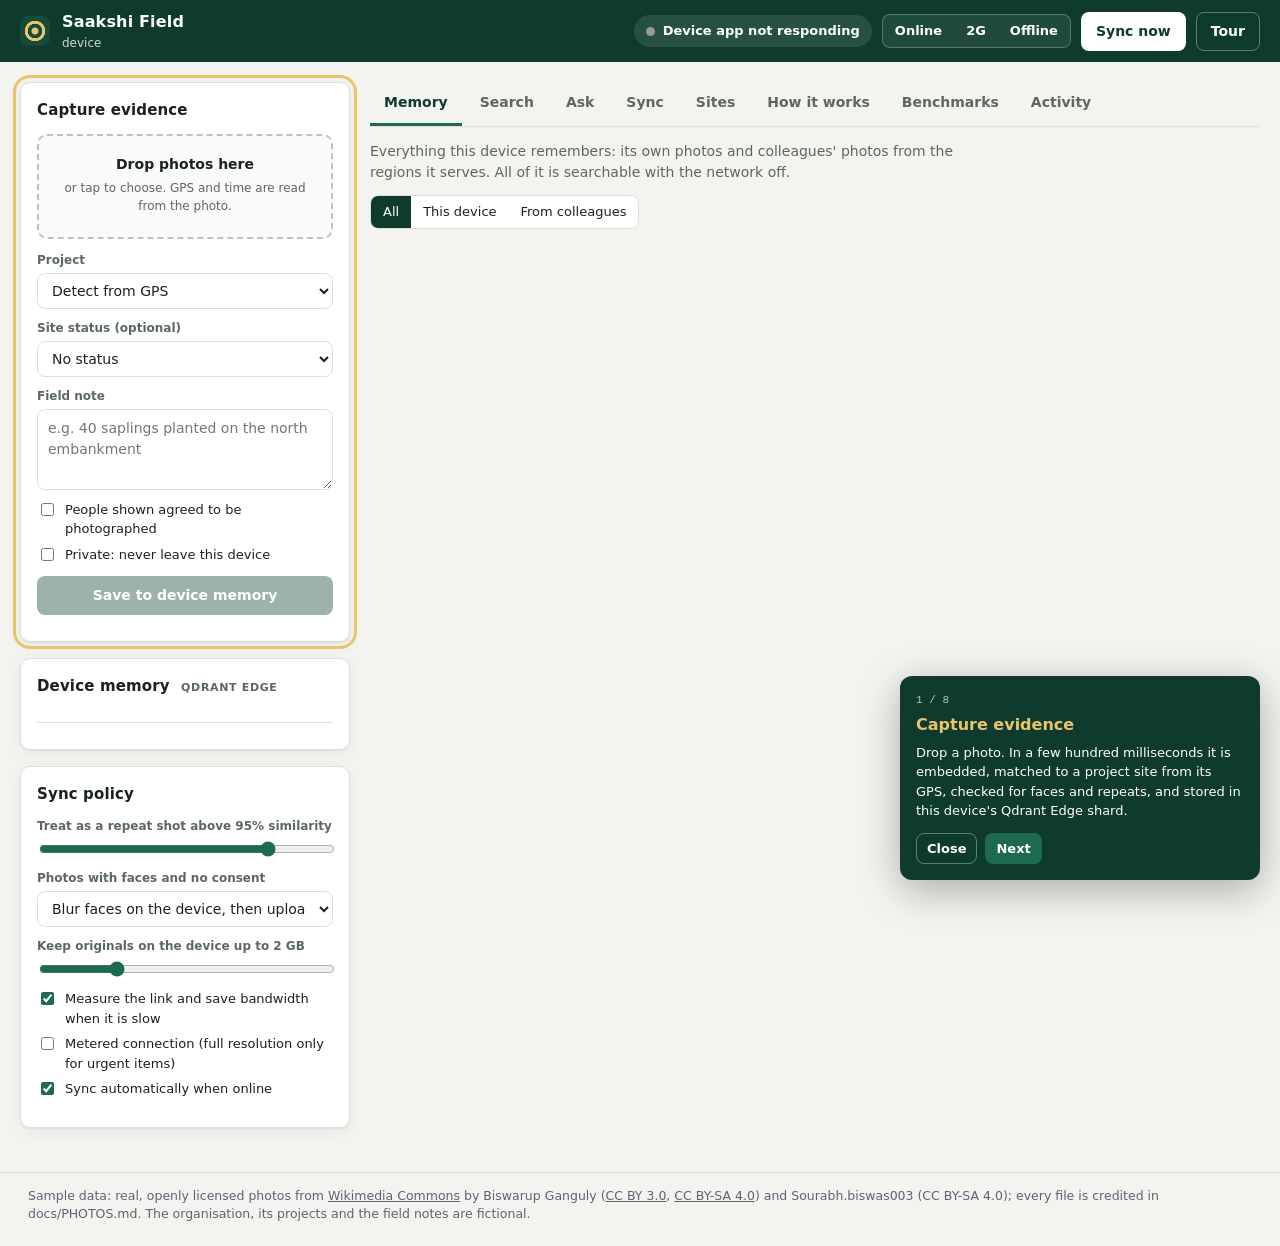
==== field/app/static/index.html @ cade2f11 "Field UI: offline web app with search options, Ask, sync reasons, sites, system view, tour and PWA" ====
<!doctype html>
<html lang="en">
<head>
<meta charset="utf-8">
<meta name="viewport" content="width=device-width, initial-scale=1">
<meta name="theme-color" content="#0E3B2E">
<title>Saakshi Field</title>
<link rel="icon" href="icon.svg" type="image/svg+xml">
<link rel="manifest" href="manifest.webmanifest">
<link rel="stylesheet" href="styles.css">
</head>
<body>
<a class="skip" href="#main">Skip to content</a>
<header class="topbar">
  <div class="brand">
    <span class="mark" aria-hidden="true"></span>
    <div>
      <div class="brand-name">Saakshi Field</div>
      <div class="brand-sub" id="device-name">device</div>
    </div>
  </div>
  <div class="top-actions">
    <div class="net" id="net-pill" title="Network status">
      <span class="dot"></span><span id="net-label">Checking…</span>
    </div>
    <div class="seg dark" id="net-mode" role="radiogroup" aria-label="Network">
      <button data-mode="online" role="radio" title="Normal network">Online</button>
      <button data-mode="slow" role="radio" title="Simulate a 2G link (about 24 KB/s)">2G</button>
      <button data-mode="offline" role="radio" title="Switch the network off">Offline</button>
    </div>
    <button class="btn light" id="sync-now" type="button">Sync now</button>
    <button class="btn ghost" id="tour-btn" type="button" title="A two-minute guided tour">Tour</button>
  </div>
</header>

<main class="layout" id="main">
  <aside class="side">
    <section class="card" id="capture">
      <h2>Capture evidence</h2>
      <label class="drop" id="drop" for="files">
        <input id="files" type="file" accept="image/*" multiple>
        <strong>Drop photos here</strong>
        <span>or tap to choose. GPS and time are read from the photo.</span>
        <span class="picked" id="picked"></span>
      </label>
      <div class="field">
        <label for="project">Project</label>
        <select id="project"><option value="">Detect from GPS</option></select>
      </div>
      <div class="field">
        <label for="status">Site status (optional)</label>
        <select id="status"><option value="">No status</option></select>
      </div>
      <div class="field">
        <label for="note">Field note</label>
        <textarea id="note" rows="3" placeholder="e.g. 40 saplings planted on the north embankment"></textarea>
      </div>
      <div class="checks">
        <label><input type="checkbox" id="consent"> People shown agreed to be photographed</label>
        <label><input type="checkbox" id="private"> Private: never leave this device</label>
      </div>
      <button class="btn primary wide" id="import" type="button" disabled>Save to device memory</button>
      <div class="import-result" id="import-result" aria-live="polite"></div>
    </section>

    <section class="card" id="memory-card">
      <h2>Device memory <span class="sub">Qdrant Edge</span></h2>
      <dl class="stats" id="stats"></dl>
      <div class="storage" id="storage"></div>
      <p class="model" id="model"></p>
    </section>

    <section class="card" id="policy-card">
      <h2>Sync policy</h2>
      <div class="field">
        <label for="dup">Treat as a repeat shot above <b id="dup-val">95%</b> similarity</label>
        <input type="range" id="dup" min="0.80" max="0.99" step="0.01" value="0.95">
      </div>
      <div class="field">
        <label for="privacy">Photos with faces and no consent</label>
        <select id="privacy">
          <option value="blur">Blur faces on the device, then upload</option>
          <option value="hold">Hold on the device until approved</option>
        </select>
      </div>
      <div class="field">
        <label for="budget">Keep originals on the device up to <b id="budget-val">2 GB</b></label>
        <input type="range" id="budget" min="0" max="8192" step="256" value="2048">
      </div>
      <div class="checks">
        <label><input type="checkbox" id="autobw" checked> Measure the link and save bandwidth when it is slow</label>
        <label><input type="checkbox" id="metered"> Metered connection (full resolution only for urgent items)</label>
        <label><input type="checkbox" id="autosync" checked> Sync automatically when online</label>
      </div>
    </section>
  </aside>

  <section class="main">
    <nav class="tabs" role="tablist" aria-label="Views">
      <button role="tab" data-tab="memory" class="active" aria-selected="true">Memory</button>
      <button role="tab" data-tab="search" aria-selected="false">Search</button>
      <button role="tab" data-tab="ask" aria-selected="false">Ask</button>
      <button role="tab" data-tab="outbox" aria-selected="false">Sync <span class="badge" id="b-outbox"></span></button>
      <button role="tab" data-tab="sites" aria-selected="false">Sites <span class="badge warn" id="b-conflicts"></span></button>
      <button role="tab" data-tab="system" aria-selected="false">How it works</button>
      <button role="tab" data-tab="bench" aria-selected="false">Benchmarks</button>
      <button role="tab" data-tab="activity" aria-selected="false">Activity</button>
    </nav>

    <!-- Memory -->
    <div class="panel" id="tab-memory">
      <div class="panel-head">
        <p class="hint">Everything this device remembers: its own photos and colleagues' photos from the regions it serves. All of it is searchable with the network off.</p>
        <div class="seg" id="mem-filter">
          <button data-f="all" class="on">All</button>
          <button data-f="local">This device</button>
          <button data-f="mirror">From colleagues</button>
        </div>
      </div>
      <div class="grid" id="memory-grid"></div>
    </div>

    <!-- Search -->
    <div class="panel" id="tab-search" hidden>
      <form class="searchbar" id="search-form">
        <input id="q" type="search" placeholder="Try: storm damage, mangroves by the river, boats at the ghat" autocomplete="off" aria-label="Search the device memory">
        <button class="btn primary" type="submit">Search</button>
      </form>
      <div class="opts" id="search-opts">
        <label>Recent first
          <select id="o-recency"><option value="">off</option><option value="6">6 h</option><option value="24">1 day</option><option value="168">1 week</option><option value="720">1 month</option></select>
        </label>
        <label>Near site
          <select id="o-near"><option value="">anywhere</option></select>
        </label>
        <label>Radius
          <select id="o-radius"><option value="0.5">0.5 km</option><option value="2" selected>2 km</option><option value="10">10 km</option><option value="50">50 km</option></select>
        </label>
        <label class="inline"><input type="checkbox" id="o-boost" checked> rank by distance (don't filter)</label>
        <label>Status
          <select id="o-status"><option value="">any</option></select>
        </label>
        <label>From
          <select id="o-source"><option value="all">everyone</option><option value="local">this device</option><option value="mirror">colleagues</option></select>
        </label>
        <label class="inline"><input type="checkbox" id="o-diverse"> varied results (MMR)</label>
        <label class="inline"><input type="checkbox" id="o-verified"> HQ-verified only</label>
      </div>
      <div class="plan" id="plan" hidden></div>
      <div class="grid" id="search-grid"></div>
    </div>

    <!-- Ask -->
    <div class="panel" id="tab-ask" hidden>
      <p class="hint">Ask in plain words. The answer is built on this device from its own memory (no internet), and every claim points to the photo behind it.</p>
      <div class="chips" id="ask-chips"></div>
      <form class="searchbar" id="ask-form">
        <input id="ask-q" type="text" placeholder="What is the latest at the plantation strip?" autocomplete="off" aria-label="Ask a question">
        <button class="btn primary" type="submit">Ask</button>
      </form>
      <div class="chat" id="chat" aria-live="polite"></div>
    </div>

    <!-- Sync -->
    <div class="panel" id="tab-outbox" hidden>
      <div class="sync-summary" id="sync-summary"></div>
      <div class="two">
        <div class="card flat">
          <h3>Regions this device serves</h3>
          <p class="hint small">Only these regions are mirrored on the device. Fewer regions: smaller downloads and less storage.</p>
          <div id="regions" class="checks"></div>
          <button class="btn small primary" id="regions-save" type="button">Save regions</button>
        </div>
        <div class="card flat">
          <h3>How the device pulls</h3>
          <ol class="howpull">
            <li><b>First time:</b> the whole region, once (a snapshot of its shard).</li>
            <li><b>A few changes:</b> only the new or changed photos, a few KB each.</li>
            <li><b>Many changes:</b> only the parts of the region that changed (a partial snapshot).</li>
            <li><b>Nothing new:</b> nothing is downloaded.</li>
            <li><b>Every 15 min on a good link:</b> a check that also removes photos deleted elsewhere.</li>
          </ol>
          <div id="last-pull" class="mono small"></div>
        </div>
      </div>
      <div class="table-wrap">
        <table class="table" id="outbox-table">
          <thead><tr><th>Item</th><th>Decision</th><th>Priority</th><th>Copy</th><th>Status</th><th>Why</th></tr></thead>
          <tbody></tbody>
        </table>
      </div>
    </div>

    <!-- Sites -->
    <div class="panel" id="tab-sites" hidden>
      <p class="hint">Every site this device knows about, with its latest reported status. Open a site to see its full history: photos, status reports, conflicts and HQ checks.</p>
      <div id="conflict-list" class="stack"></div>
      <div class="sites" id="sites"></div>
      <div class="timeline-wrap" id="timeline" hidden></div>
    </div>

    <!-- How it works -->
    <div class="panel" id="tab-system" hidden>
      <p class="hint">A live view of this device and the system it belongs to. The numbers update every few seconds.</p>
      <div class="sysmap" id="sysmap"></div>
      <div class="explain">
        <div><h3>1 · Capture and remember</h3><p>A photo becomes a point in the device's own Qdrant Edge shard: a 512-d CLIP vector for the picture, a BM25 sparse vector for the note, and a payload with GPS, time, site and status. Faces are found and the sync policy decides, on the device, what may leave it.</p></div>
        <div><h3>2 · Search without a network</h3><p>Every search runs in process on the device: dense + keyword search fused with RRF, recency and distance re-scoring with Qdrant formulas, geo and payload filters, MMR for variety. The HNSW index is built in the background when the device is idle.</p></div>
        <div><h3>3 · Sync what matters first</h3><p>Vectors travel first (a few KB), photos after, most urgent first. On a slow link routine photos wait or go compressed. Repeat shots are linked, not re-uploaded.</p></div>
        <div><h3>4 · Share by region</h3><p>The server keeps one shard per project region. A device mirrors only its regions: a snapshot the first time, then only what changed. Cloud results (Cloudinary AI checks) flow back the same way.</p></div>
      </div>
    </div>

    <!-- Benchmarks -->
    <div class="panel" id="tab-bench" hidden>
      <div class="panel-head">
        <p class="hint">Measured numbers from <span class="mono">bench/</span>, and a live test you can run on this device now.</p>
        <button class="btn primary" id="live-bench" type="button">Run live test on this device</button>
      </div>
      <div class="live" id="live-result" hidden></div>
      <div class="headlines" id="headlines"></div>
      <div class="charts" id="charts"></div>
      <p class="hint small" id="bench-meta"></p>
    </div>

    <!-- Activity -->
    <div class="panel" id="tab-activity" hidden>
      <ol class="log" id="log"></ol>
    </div>
  </section>
</main>
<footer class="credits" role="contentinfo">Sample data: real, openly licensed photos from <a href="https://commons.wikimedia.org/" target="_blank" rel="noopener">Wikimedia Commons</a> by Biswarup Ganguly (<a href="https://creativecommons.org/licenses/by/3.0" target="_blank" rel="noopener">CC BY 3.0</a>, <a href="https://creativecommons.org/licenses/by-sa/4.0" target="_blank" rel="noopener">CC BY-SA 4.0</a>) and Sourabh.biswas003 (CC BY-SA 4.0); every file is credited in docs/PHOTOS.md. The organisation, its projects and the field notes are fictional.</footer>

<div class="drawer" id="drawer" hidden>
  <div class="drawer-bg" data-close></div>
  <aside class="drawer-body" role="dialog" aria-modal="true" aria-labelledby="d-title">
    <button class="close" data-close aria-label="Close">×</button>
    <div id="drawer-content"></div>
  </aside>
</div>

<div class="tour" id="tour" hidden>
  <div class="tour-card" role="dialog" aria-live="polite">
    <div class="tour-step" id="tour-step"></div>
    <h3 id="tour-title"></h3>
    <p id="tour-text"></p>
    <div class="row">
      <button class="btn small ghost" id="tour-skip" type="button">Close</button>
      <button class="btn small primary" id="tour-next" type="button">Next</button>
    </div>
  </div>
</div>

<div class="toast" id="toast" role="status" hidden></div>
<script src="app.js"></script>
</body>
</html>
---- field/app/static/styles.css ----
/* Saakshi Field: device UI. System fonts only: this page must work with no internet. */
:root {
  --bg: #F3F4F0;
  --panel: #FFFFFF;
  --ink: #18221E;
  --muted: #5B6862;
  --line: #DCE1DC;
  --brand: #0E3B2E;
  --brand-2: #1E6A50;
  --gold: #E9C46A;
  --ok: #1E7A4C;
  --ok-soft: #E3F1E8;
  --warn: #9A6A12;
  --warn-soft: #FBF0D9;
  --bad: #A83232;
  --bad-soft: #F8E2E0;
  --info: #2C5A93;
  --info-soft: #E3ECF7;
  --radius: 10px;
  --shadow: 0 1px 2px rgba(20, 30, 25, 0.06), 0 4px 14px rgba(20, 30, 25, 0.05);
  --sans: system-ui, -apple-system, "Segoe UI", Roboto, "Noto Sans", Ubuntu, sans-serif;
  --mono: ui-monospace, "SFMono-Regular", Menlo, Consolas, "Liberation Mono", monospace;
}
* { box-sizing: border-box; }
html, body { margin: 0; }
body { background: var(--bg); color: var(--ink); font: 14px/1.5 var(--sans); }
button, input, select, textarea { font: inherit; color: inherit; }
[hidden] { display: none !important; }
h2 { font-size: 15px; margin: 0 0 12px; letter-spacing: 0.01em; }

/* Top bar */
.topbar {
  position: sticky; top: 0; z-index: 20;
  display: flex; align-items: center; justify-content: space-between; gap: 16px; flex-wrap: wrap;
  padding: 10px 20px; background: var(--brand); color: #fff;
}
.brand { display: flex; align-items: center; gap: 12px; }
.mark { width: 30px; height: 30px; border-radius: 8px; background: radial-gradient(circle at 50% 50%, var(--gold) 0 3px, transparent 4px), radial-gradient(circle at 50% 50%, transparent 0 7px, var(--gold) 7.5px 10px, transparent 10.5px), #154b3b; }
.brand-name { font-weight: 700; font-size: 16px; letter-spacing: 0.01em; }
.brand-sub { font-size: 12px; opacity: 0.8; }
.top-actions { display: flex; align-items: center; gap: 10px; flex-wrap: wrap; }
.net { display: inline-flex; align-items: center; gap: 8px; padding: 6px 12px; border-radius: 999px; background: rgba(255,255,255,0.1); font-size: 13px; font-weight: 600; }
.net .dot { width: 9px; height: 9px; border-radius: 50%; background: #999; }
.net.online .dot { background: #54D38A; box-shadow: 0 0 0 3px rgba(84, 211, 138, 0.25); }
.net.offline { background: #6E2323; }
.net.offline .dot { background: #FF8A7A; }

/* Buttons */
.btn { border: 1px solid transparent; border-radius: 8px; padding: 8px 14px; cursor: pointer; font-weight: 600; background: #E8ECE8; }
.btn:focus-visible, .tabs button:focus-visible, .seg button:focus-visible { outline: 2px solid var(--gold); outline-offset: 2px; }
.btn.primary { background: var(--brand-2); color: #fff; }
.btn.primary:hover { background: #185a44; }
.btn.primary:disabled { background: #9DB3AA; cursor: not-allowed; }
.btn.light { background: #fff; color: var(--brand); }
.btn.ghost { background: transparent; color: #fff; border-color: rgba(255,255,255,0.35); }
.btn.ghost:hover { background: rgba(255,255,255,0.08); }
.btn.small { padding: 5px 10px; font-size: 13px; }
.btn.danger { background: var(--bad-soft); color: var(--bad); }
.btn.wide { width: 100%; }

/* Layout */
.layout { display: grid; grid-template-columns: 330px 1fr; gap: 20px; padding: 20px; max-width: 1500px; margin: 0 auto; }
@media (max-width: 900px) { .layout { grid-template-columns: 1fr; padding: 14px; } }
.side { display: flex; flex-direction: column; gap: 16px; }
.card { background: var(--panel); border: 1px solid var(--line); border-radius: var(--radius); padding: 16px; box-shadow: var(--shadow); }
.field { display: flex; flex-direction: column; gap: 4px; margin-bottom: 10px; }
.field label { font-size: 12px; color: var(--muted); font-weight: 600; }
select, textarea, input[type=search], input[type=text] { border: 1px solid var(--line); border-radius: 8px; padding: 8px 10px; background: #fff; width: 100%; }
textarea { resize: vertical; }
.checks { display: flex; flex-direction: column; gap: 6px; margin: 4px 0 12px; font-size: 13px; }
.checks label { display: flex; gap: 8px; align-items: flex-start; }
.checks input { margin-top: 3px; accent-color: var(--brand-2); }
input[type=range] { width: 100%; accent-color: var(--brand-2); }

.drop { display: flex; flex-direction: column; gap: 4px; align-items: center; text-align: center; border: 2px dashed #B9C6BF; border-radius: 10px; padding: 18px 12px; margin-bottom: 12px; cursor: pointer; background: #FAFBF8; }
.drop.over { border-color: var(--brand-2); background: #EEF5F0; }
.drop input { display: none; }
.drop span { font-size: 12px; color: var(--muted); }
.drop .picked { color: var(--brand-2); font-weight: 600; }
.import-result { margin-top: 10px; display: flex; flex-direction: column; gap: 6px; }
.import-result .r { font-size: 12px; padding: 8px 10px; border-radius: 8px; background: #F4F6F3; border-left: 3px solid var(--brand-2); }
.import-result .r.bad { border-color: var(--bad); }

.stats { display: grid; grid-template-columns: 1fr auto; gap: 6px 12px; margin: 0; font-size: 13px; }
.stats dt { color: var(--muted); }
.stats dd { margin: 0; font-weight: 700; font-variant-numeric: tabular-nums; text-align: right; }
.model { font-size: 12px; color: var(--muted); margin: 12px 0 0; padding-top: 10px; border-top: 1px solid var(--line); }

/* Tabs */
.main { min-width: 0; }
.tabs { display: flex; gap: 4px; border-bottom: 1px solid var(--line); margin-bottom: 14px; overflow-x: auto; }
.tabs button { border: 0; background: none; padding: 10px 14px; cursor: pointer; font-weight: 600; color: var(--muted); border-bottom: 3px solid transparent; white-space: nowrap; }
.tabs button.active { color: var(--brand); border-bottom-color: var(--brand-2); }
.tabs.more { -webkit-mask-image: linear-gradient(to right, #000 calc(100% - 48px), transparent); mask-image: linear-gradient(to right, #000 calc(100% - 48px), transparent); }
.badge { display: inline-block; min-width: 18px; padding: 0 6px; border-radius: 999px; background: var(--info-soft); color: var(--info); font-size: 11px; line-height: 18px; text-align: center; }
.badge:empty { display: none; }
.badge.warn { background: var(--bad); color: #fff; }
.panel-head { display: flex; justify-content: space-between; align-items: center; gap: 12px; flex-wrap: wrap; margin-bottom: 12px; }
.hint { color: var(--muted); margin: 0 0 12px; max-width: 70ch; }
.panel-head .hint { margin: 0; }
.seg { display: inline-flex; border: 1px solid var(--line); border-radius: 8px; overflow: hidden; background: #fff; }
.seg button { border: 0; background: none; padding: 6px 12px; cursor: pointer; font-size: 13px; }
.seg button.on { background: var(--brand); color: #fff; }

/* Evidence cards */
.grid { display: grid; grid-template-columns: repeat(auto-fill, minmax(220px, 1fr)); gap: 14px; }
.ev { background: var(--panel); border: 1px solid var(--line); border-radius: var(--radius); overflow: hidden; cursor: pointer; display: flex; flex-direction: column; box-shadow: var(--shadow); transition: transform .12s ease; }
.ev:hover { transform: translateY(-2px); }
.ev:focus-visible { outline: 2px solid var(--brand-2); outline-offset: 2px; }
.ev .img { aspect-ratio: 4 / 3; background: #DDE3DE center / cover no-repeat; position: relative; }
.ev .img .noimg { position: absolute; inset: 0; display: grid; place-items: center; color: var(--muted); font-size: 12px; }
.ev .src { position: absolute; left: 8px; top: 8px; }
.ev .verdict { position: absolute; left: 8px; bottom: 8px; }
.ev .body { padding: 10px 12px 12px; display: flex; flex-direction: column; gap: 6px; }
.ev .title { font-weight: 600; font-size: 13px; overflow: hidden; text-overflow: ellipsis; white-space: nowrap; }
.ev .meta { font-size: 12px; color: var(--muted); }
.ev .why { font-size: 12px; color: var(--ink); background: #F4F6F3; border-radius: 6px; padding: 6px 8px; }
.pill { display: inline-flex; align-items: center; gap: 4px; padding: 2px 8px; border-radius: 999px; font-size: 11px; font-weight: 700; letter-spacing: 0.01em; white-space: nowrap; }
.pill.synced { background: var(--ok-soft); color: var(--ok); }
.pill.queued { background: var(--info-soft); color: var(--info); }
.pill.held, .pill.local_only { background: var(--warn-soft); color: var(--warn); }
.pill.skipped_duplicate { background: #ECEBF5; color: #4A4787; }
.pill.src-local { background: rgba(14,59,46,0.85); color: #fff; }
.pill.src-mirror { background: rgba(44,90,147,0.9); color: #fff; }
.pill.lvl-verified { background: #1E7A4C; color: #fff; }
.pill.lvl-review { background: #C58B1B; color: #fff; }
.pill.lvl-flagged { background: var(--bad); color: #fff; }
.tags { display: flex; flex-wrap: wrap; gap: 4px; }
.tag { font-size: 11px; background: #EEF1EE; color: #3C4A43; border-radius: 4px; padding: 1px 6px; }
.tag.ai { background: #E8EEF8; color: #2C5A93; }
.empty { grid-column: 1 / -1; padding: 40px 20px; text-align: center; color: var(--muted); border: 1px dashed var(--line); border-radius: var(--radius); background: #FAFBF8; }

/* Search */
.searchbar { display: flex; gap: 8px; margin-bottom: 8px; }
.searchbar input { font-size: 16px; padding: 10px 12px; }
.latency { font-family: var(--mono); font-size: 12px; color: var(--muted); margin: 0 0 12px; min-height: 18px; }
.latency b { color: var(--brand-2); }

/* Tables */
.table-wrap { overflow-x: auto; background: var(--panel); border: 1px solid var(--line); border-radius: var(--radius); }
.table { width: 100%; border-collapse: collapse; font-size: 13px; min-width: 680px; }
.table th { text-align: left; font-size: 11px; text-transform: uppercase; letter-spacing: 0.06em; color: var(--muted); padding: 10px 12px; border-bottom: 1px solid var(--line); background: #FAFBF8; }
.table td { padding: 10px 12px; border-bottom: 1px solid var(--line); vertical-align: top; }
.table tr:last-child td { border-bottom: 0; }
.prio { display: inline-block; width: 70px; height: 6px; background: #E6EAE6; border-radius: 3px; vertical-align: middle; margin-right: 6px; overflow: hidden; }
.prio i { display: block; height: 100%; background: linear-gradient(90deg, #5B9E7E, #C0392B); }
.mono { font-family: var(--mono); font-size: 12px; }
.sync-summary { display: grid; grid-template-columns: repeat(auto-fit, minmax(170px, 1fr)); gap: 10px; margin-bottom: 14px; }
.sum { background: var(--panel); border: 1px solid var(--line); border-radius: var(--radius); padding: 12px; }
.sum .k { font-size: 11px; text-transform: uppercase; letter-spacing: 0.06em; color: var(--muted); }
.sum .v { font-size: 18px; font-weight: 700; font-variant-numeric: tabular-nums; }
.sum .s { font-size: 12px; color: var(--muted); }

/* Conflicts */
.stack { display: flex; flex-direction: column; gap: 12px; }
.conflict { background: var(--panel); border: 1px solid var(--line); border-left: 4px solid var(--bad); border-radius: var(--radius); padding: 14px; }
.conflict.resolved { border-left-color: var(--ok); opacity: 0.8; }
.claims { display: grid; grid-template-columns: 1fr 1fr; gap: 10px; margin: 10px 0; }
@media (max-width: 600px) { .claims { grid-template-columns: 1fr; } }
.claim { background: #F7F8F5; border-radius: 8px; padding: 10px; }
.claim .who { font-size: 12px; color: var(--muted); }
.claim .st { font-size: 16px; font-weight: 700; text-transform: capitalize; }
.row { display: flex; gap: 8px; flex-wrap: wrap; align-items: center; }

/* Activity */
.log { list-style: none; margin: 0; padding: 0; background: var(--panel); border: 1px solid var(--line); border-radius: var(--radius); }
.log li { display: grid; grid-template-columns: 80px 90px 1fr; gap: 10px; padding: 8px 12px; border-bottom: 1px solid var(--line); font-size: 13px; }
.log li:last-child { border-bottom: 0; }
.log .t { font-family: var(--mono); font-size: 12px; color: var(--muted); }
.log .k { font-size: 11px; font-weight: 700; text-transform: uppercase; letter-spacing: 0.05em; color: var(--brand-2); }
.log li.warn .k { color: var(--warn); }
.log li.error .k { color: var(--bad); }

/* Drawer */
.drawer { position: fixed; inset: 0; z-index: 40; }
.drawer-bg { position: absolute; inset: 0; background: rgba(10, 20, 15, 0.45); }
.drawer-body { position: absolute; right: 0; top: 0; bottom: 0; width: min(560px, 100%); background: var(--panel); overflow-y: auto; padding: 20px; box-shadow: -8px 0 30px rgba(0,0,0,0.2); }
.close { position: absolute; right: 12px; top: 8px; border: 0; background: none; font-size: 28px; cursor: pointer; color: var(--muted); }
.drawer img { width: 100%; border-radius: 8px; background: #DDE3DE; }
.kv { display: grid; grid-template-columns: 130px 1fr; gap: 6px 12px; font-size: 13px; margin: 12px 0; }
.kv dt { color: var(--muted); }
.kv dd { margin: 0; overflow-wrap: anywhere; }
.reasons { margin: 8px 0; padding-left: 18px; }
.box { background: #F6F8F5; border-radius: 8px; padding: 12px; margin: 12px 0; }
.box h3 { margin: 0 0 8px; font-size: 13px; }
.hq { border: 1px solid #CFE2D6; background: #F1F8F3; }

.toast { position: fixed; bottom: 20px; left: 50%; transform: translateX(-50%); background: var(--ink); color: #fff; padding: 10px 16px; border-radius: 8px; z-index: 60; box-shadow: var(--shadow); max-width: 90vw; }
@media (prefers-reduced-motion: reduce) { * { transition: none !important; } }

/* ---------------------------------------------------------------- v2 additions */
.skip { position: absolute; left: -999px; top: 0; background: #fff; padding: 8px; z-index: 100; }
.skip:focus { left: 8px; }
.small { font-size: 12px; }
.muted { color: var(--muted); }
.ok { color: var(--ok); font-weight: 700; }
.row.between { justify-content: space-between; }
h2 .sub { font-size: 11px; font-weight: 600; color: var(--muted); margin-left: 6px; text-transform: uppercase; letter-spacing: .06em; }
h3 { font-size: 14px; margin: 0 0 8px; }

.seg.dark { background: rgba(255,255,255,0.08); border-color: rgba(255,255,255,0.25); }
.seg.dark button { color: #fff; font-weight: 600; }
.seg.dark button.on { background: var(--gold); color: var(--brand); }
.net.slow { background: #6B5212; }
.net.slow .dot { background: var(--gold); box-shadow: 0 0 0 3px rgba(233,196,106,0.3); }

.storage { margin-top: 12px; }
.storage .bar { height: 8px; background: #E6EAE6; border-radius: 4px; overflow: hidden; margin-bottom: 4px; }
.storage .bar i { display: block; height: 100%; background: linear-gradient(90deg, var(--brand-2), var(--gold)); }

/* search options + plan */
.opts { display: flex; flex-wrap: wrap; gap: 8px 14px; align-items: center; background: var(--panel); border: 1px solid var(--line); border-radius: var(--radius); padding: 10px 12px; margin-bottom: 10px; font-size: 12px; color: var(--muted); }
.opts label { display: inline-flex; align-items: center; gap: 6px; font-weight: 600; }
.opts select { width: auto; padding: 4px 6px; font-size: 12px; }
.opts .inline input { accent-color: var(--brand-2); }
.plan { background: #0F1F19; color: #D8E6DF; border-radius: var(--radius); padding: 10px 14px; margin-bottom: 12px; font-size: 12px; }
.plan-head { font-family: var(--mono); }
.plan-head b { color: var(--gold); font-size: 14px; }
.plan .ok { color: #7EE0A6; }
.plan .steps { margin: 6px 0 0; padding-left: 18px; }
.plan .steps li { margin: 2px 0; }
.whyhit { font-size: 11px; color: var(--info); background: var(--info-soft); border-radius: 6px; padding: 4px 6px; }

/* ask */
.chips { display: flex; flex-wrap: wrap; gap: 6px; margin-bottom: 10px; }
.chip { border: 1px solid var(--line); background: #fff; border-radius: 999px; padding: 5px 12px; cursor: pointer; font-size: 13px; }
.chip:hover { border-color: var(--brand-2); color: var(--brand-2); }
.chat { display: flex; flex-direction: column; gap: 12px; }
.qa { background: var(--panel); border: 1px solid var(--line); border-radius: var(--radius); overflow: hidden; }
.qa .q { background: var(--brand); color: #fff; padding: 10px 14px; font-weight: 600; }
.qa .a { padding: 12px 14px; }
.qa .cite { color: var(--brand-2); font-weight: 700; text-decoration: none; }
.qa .cites { margin: 10px 0 6px; padding-left: 0; list-style: none; font-size: 13px; border-top: 1px solid var(--line); padding-top: 8px; }
.qa .cites li { margin: 3px 0; }
.qa .meta { font-size: 11px; color: var(--muted); margin-top: 6px; }

/* sync tab */
.two { display: grid; grid-template-columns: 1fr 1fr; gap: 12px; margin-bottom: 14px; }
@media (max-width: 900px) { .two { grid-template-columns: 1fr; } }
.card.flat { box-shadow: none; }
.hint.small { font-size: 12px; }
.howpull { margin: 0 0 10px; padding-left: 18px; font-size: 13px; }
.howpull li { margin: 3px 0; }

/* sites */
.sites { display: grid; grid-template-columns: repeat(auto-fill, minmax(200px, 1fr)); gap: 10px; margin: 12px 0; }
.site { text-align: left; background: var(--panel); border: 1px solid var(--line); border-radius: var(--radius); padding: 12px; cursor: pointer; display: flex; flex-direction: column; gap: 4px; }
.site:hover { border-color: var(--brand-2); }
.site.has-conflict { border-left: 4px solid var(--bad); }
.site .name { font-weight: 700; }
.site .st { font-weight: 700; font-size: 15px; }
.st-damaged, .st-needs_attention { color: var(--bad); }
.st-completed { color: var(--ok); }
.st-in_progress { color: var(--info); }
.timeline-wrap { background: var(--panel); border: 1px solid var(--line); border-radius: var(--radius); padding: 14px; }
.timeline { list-style: none; margin: 0; padding: 0 0 0 14px; border-left: 2px solid var(--line); }
.timeline li { position: relative; display: grid; grid-template-columns: 130px 1fr; gap: 10px; padding: 8px 0; }
.timeline li::before { content: ""; position: absolute; left: -21px; top: 13px; width: 12px; height: 12px; border-radius: 50%; background: var(--brand-2); border: 2px solid #fff; }
.timeline li.t-conflict::before { background: var(--bad); }
.timeline li.t-decision::before { background: var(--gold); }
.timeline .what { display: flex; gap: 10px; align-items: flex-start; }
.timeline img { width: 72px; height: 54px; object-fit: cover; border-radius: 6px; background: #DDE3DE; }

/* system map */
.sysmap { display: grid; grid-template-columns: 1.3fr 0.7fr 1fr; gap: 14px; align-items: stretch; margin-bottom: 16px; }
@media (max-width: 1000px) { .sysmap { grid-template-columns: 1fr; } }
.node { background: var(--panel); border: 1px solid var(--line); border-radius: 12px; padding: 14px; box-shadow: var(--shadow); display: flex; flex-direction: column; gap: 10px; }
.node-h { font-weight: 800; font-size: 13px; text-transform: uppercase; letter-spacing: .06em; color: var(--brand); }
.node-h.second { margin-top: 12px; }
.node .big { font-size: 26px; font-weight: 800; color: var(--brand); }
.shards { display: grid; grid-template-columns: repeat(auto-fill, minmax(140px, 1fr)); gap: 8px; }
.shard { border-radius: 10px; padding: 10px; background: #EAF4EF; border: 1px solid #CFE3D8; }
.shard.mirror { background: #E9EFF8; border-color: #CAD8EC; }
.shard.empty { opacity: .7; }
.shard .k { font-size: 11px; font-weight: 700; color: var(--muted); text-transform: uppercase; letter-spacing: .05em; }
.shard .n { font-size: 24px; font-weight: 800; font-variant-numeric: tabular-nums; }
.shard .s { font-size: 11px; color: var(--muted); }
.tag.on { background: var(--brand-2); color: #fff; }
.link { display: flex; flex-direction: column; justify-content: center; align-items: center; gap: 8px; text-align: center; font-size: 12px; }
.link .wire { width: 100%; height: 6px; border-radius: 3px; background: #D5DBD6; overflow: hidden; position: relative; }
.link .wire span { position: absolute; inset: 0; width: 40%; background: var(--brand-2); border-radius: 3px; animation: flow 1.6s linear infinite; }
.link.slow .wire span { background: var(--gold); animation-duration: 5s; }
.link.down .wire span { display: none; }
.link.down .wire { background: repeating-linear-gradient(90deg, #E3B2AD 0 8px, transparent 8px 14px); }
.link .linkstate { font-weight: 800; text-transform: uppercase; letter-spacing: .08em; font-size: 11px; color: var(--muted); }
@keyframes flow { from { transform: translateX(-100%); } to { transform: translateX(250%); } }
.explain { display: grid; grid-template-columns: repeat(auto-fit, minmax(230px, 1fr)); gap: 12px; }
.explain > div { background: var(--panel); border: 1px solid var(--line); border-radius: var(--radius); padding: 14px; }
.explain p { margin: 0; font-size: 13px; color: #33413A; }

/* benchmarks */
.headlines { display: grid; grid-template-columns: repeat(auto-fit, minmax(210px, 1fr)); gap: 10px; margin-bottom: 16px; }
.headline { background: var(--panel); border: 1px solid var(--line); border-top: 4px solid var(--brand-2); border-radius: var(--radius); padding: 12px 14px; }
.headline .v { font-size: 26px; font-weight: 800; color: var(--brand); font-variant-numeric: tabular-nums; }
.headline .k { font-weight: 700; font-size: 13px; }
.headline .s { font-size: 12px; color: var(--muted); margin-top: 4px; }
.charts { display: flex; flex-direction: column; gap: 16px; }
.charts figure { margin: 0; background: var(--panel); border: 1px solid var(--line); border-radius: var(--radius); padding: 14px; }
.charts figcaption { font-weight: 700; margin-bottom: 8px; }
.charts .seg { margin-bottom: 8px; flex-wrap: wrap; }
svg.chart { width: 100%; height: auto; max-height: 320px; }
svg.chart .axis { stroke: #9AA59F; }
svg.chart .grid { stroke: #EEF1EE; }
svg.chart .lab { font-size: 11px; fill: #33413A; text-anchor: middle; }
svg.chart .val { font-size: 10px; fill: #33413A; text-anchor: middle; }
svg.chart .tick, svg.chart .unit { font-size: 10px; fill: #6B7770; }
.legend { display: flex; flex-wrap: wrap; gap: 12px; font-size: 12px; margin-top: 4px; }
.legend i { display: inline-block; width: 10px; height: 10px; border-radius: 2px; margin-right: 5px; vertical-align: -1px; }
.table.compact { min-width: 0; font-size: 12px; margin-top: 10px; }
.table.compact td, .table.compact th { padding: 6px 8px; }
.live { background: #0F1F19; color: #fff; border-radius: var(--radius); padding: 14px; margin-bottom: 14px; }
.live-grid { display: grid; grid-template-columns: repeat(auto-fit, minmax(200px, 1fr)); gap: 12px; }
.live .k { font-size: 11px; text-transform: uppercase; letter-spacing: .06em; opacity: .75; }
.live .v { font-size: 28px; font-weight: 800; color: var(--gold); }
.live .s { font-size: 12px; opacity: .85; }

/* drawer additions */
.small-grid { grid-template-columns: repeat(auto-fill, minmax(150px, 1fr)); }
.btn.nope { margin-top: 4px; align-self: flex-start; }

/* tour */
.tour { position: fixed; right: 20px; bottom: 20px; z-index: 70; max-width: 360px; }
.tour-card { background: var(--brand); color: #fff; border-radius: 12px; padding: 16px; box-shadow: 0 10px 40px rgba(0,0,0,0.3); }
.tour-card h3 { font-size: 16px; margin: 4px 0 6px; color: var(--gold); }
.tour-card p { margin: 0 0 12px; font-size: 13px; }
.tour-step { font-size: 11px; opacity: .7; font-family: var(--mono); }
.tour-hi { outline: 3px solid var(--gold) !important; outline-offset: 4px; border-radius: 10px; }

@media (max-width: 640px) {
  .topbar { padding: 8px 12px; gap: 8px; }
  .top-actions { gap: 6px; }
  .top-actions .btn { padding: 6px 10px; }
  #tour-btn { display: none; }
  .brand-sub { display: none; }
  .tour { left: 12px; right: 12px; bottom: 12px; max-width: none; }
}
@media (max-width: 900px) {
  /* phones: capture first, then the views, then memory stats and settings */
  .layout { display: flex; flex-direction: column; }
  .side { display: contents; }
  #capture { order: 1; }
  .main { order: 2; }
  #memory-card { order: 3; }
  #policy-card { order: 4; }
}

.credits { color: #5b6470; font-size: 12.5px; line-height: 1.5; padding: 14px 28px 22px; border-top: 1px solid rgba(127,127,127,.25); margin-top: 24px; }
.credits a { color: inherit; text-decoration: underline; }
@media (max-width: 700px) { .credits { padding: 12px 16px 18px; } }
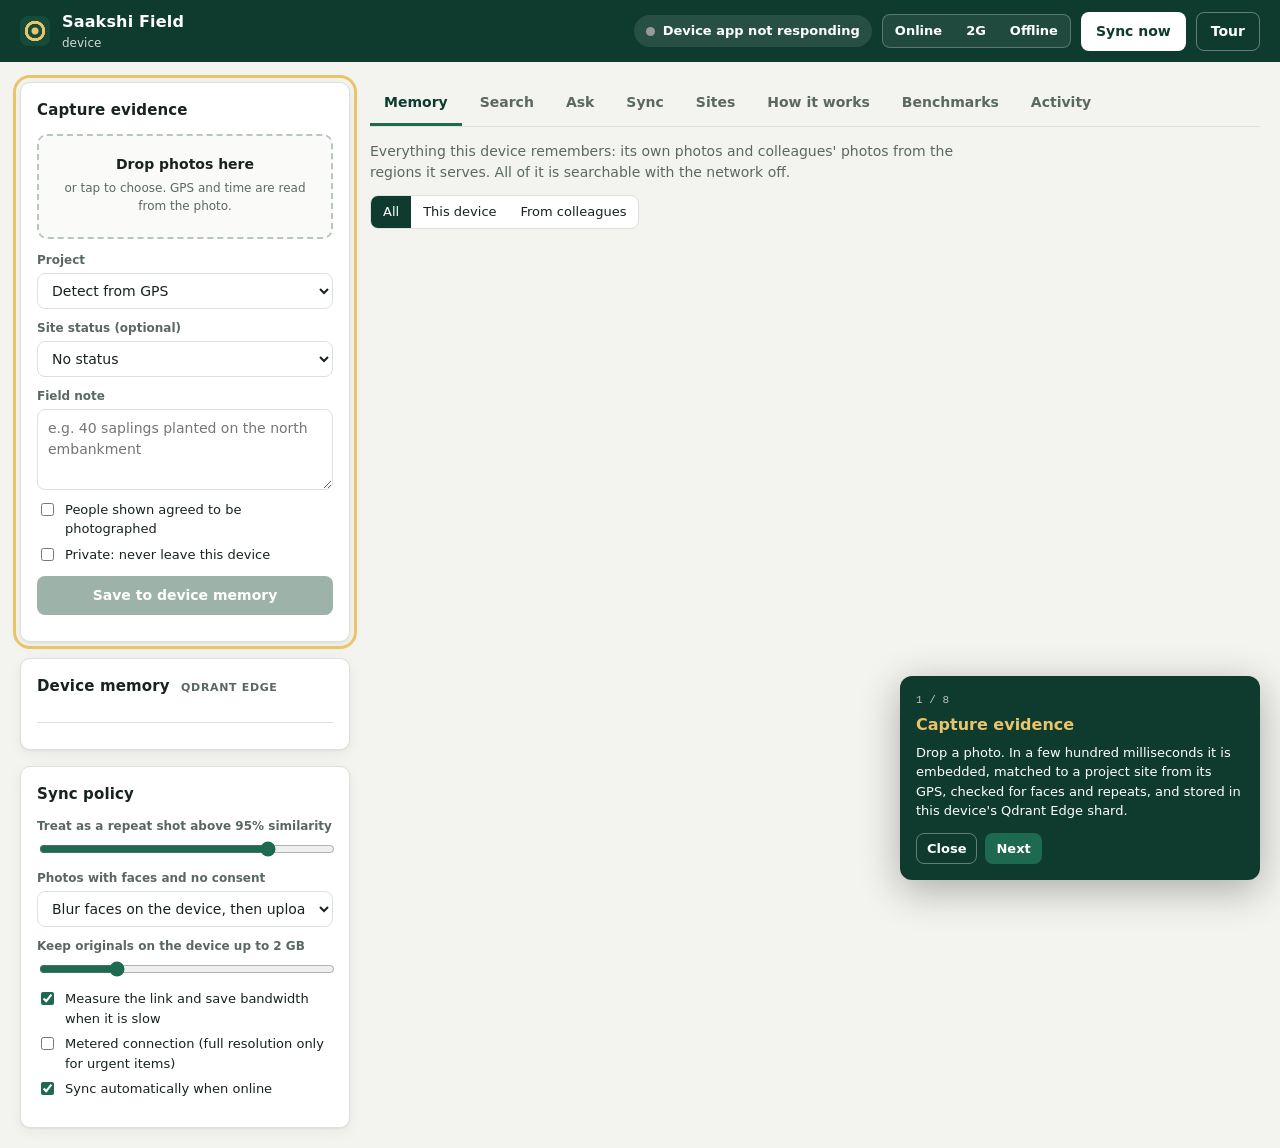
==== commit b86d14c0: "Remove credits footer from web apps Co-authored-by: Copilot <223556219+Copilot@users.noreply.github." ====
--- a/field/app/static/index.html
+++ b/field/app/static/index.html
@@ -229,8 +229,6 @@
     </div>
   </section>
 </main>
-<footer class="credits" role="contentinfo">Sample data: real, openly licensed photos from <a href="https://commons.wikimedia.org/" target="_blank" rel="noopener">Wikimedia Commons</a> by Biswarup Ganguly (<a href="https://creativecommons.org/licenses/by/3.0" target="_blank" rel="noopener">CC BY 3.0</a>, <a href="https://creativecommons.org/licenses/by-sa/4.0" target="_blank" rel="noopener">CC BY-SA 4.0</a>) and Sourabh.biswas003 (CC BY-SA 4.0); every file is credited in docs/PHOTOS.md. The organisation, its projects and the field notes are fictional.</footer>
-
 <div class="drawer" id="drawer" hidden>
   <div class="drawer-bg" data-close></div>
   <aside class="drawer-body" role="dialog" aria-modal="true" aria-labelledby="d-title">
--- a/field/app/static/styles.css
+++ b/field/app/static/styles.css
@@ -343,7 +343,3 @@
   #memory-card { order: 3; }
   #policy-card { order: 4; }
 }
-
-.credits { color: #5b6470; font-size: 12.5px; line-height: 1.5; padding: 14px 28px 22px; border-top: 1px solid rgba(127,127,127,.25); margin-top: 24px; }
-.credits a { color: inherit; text-decoration: underline; }
-@media (max-width: 700px) { .credits { padding: 12px 16px 18px; } }
